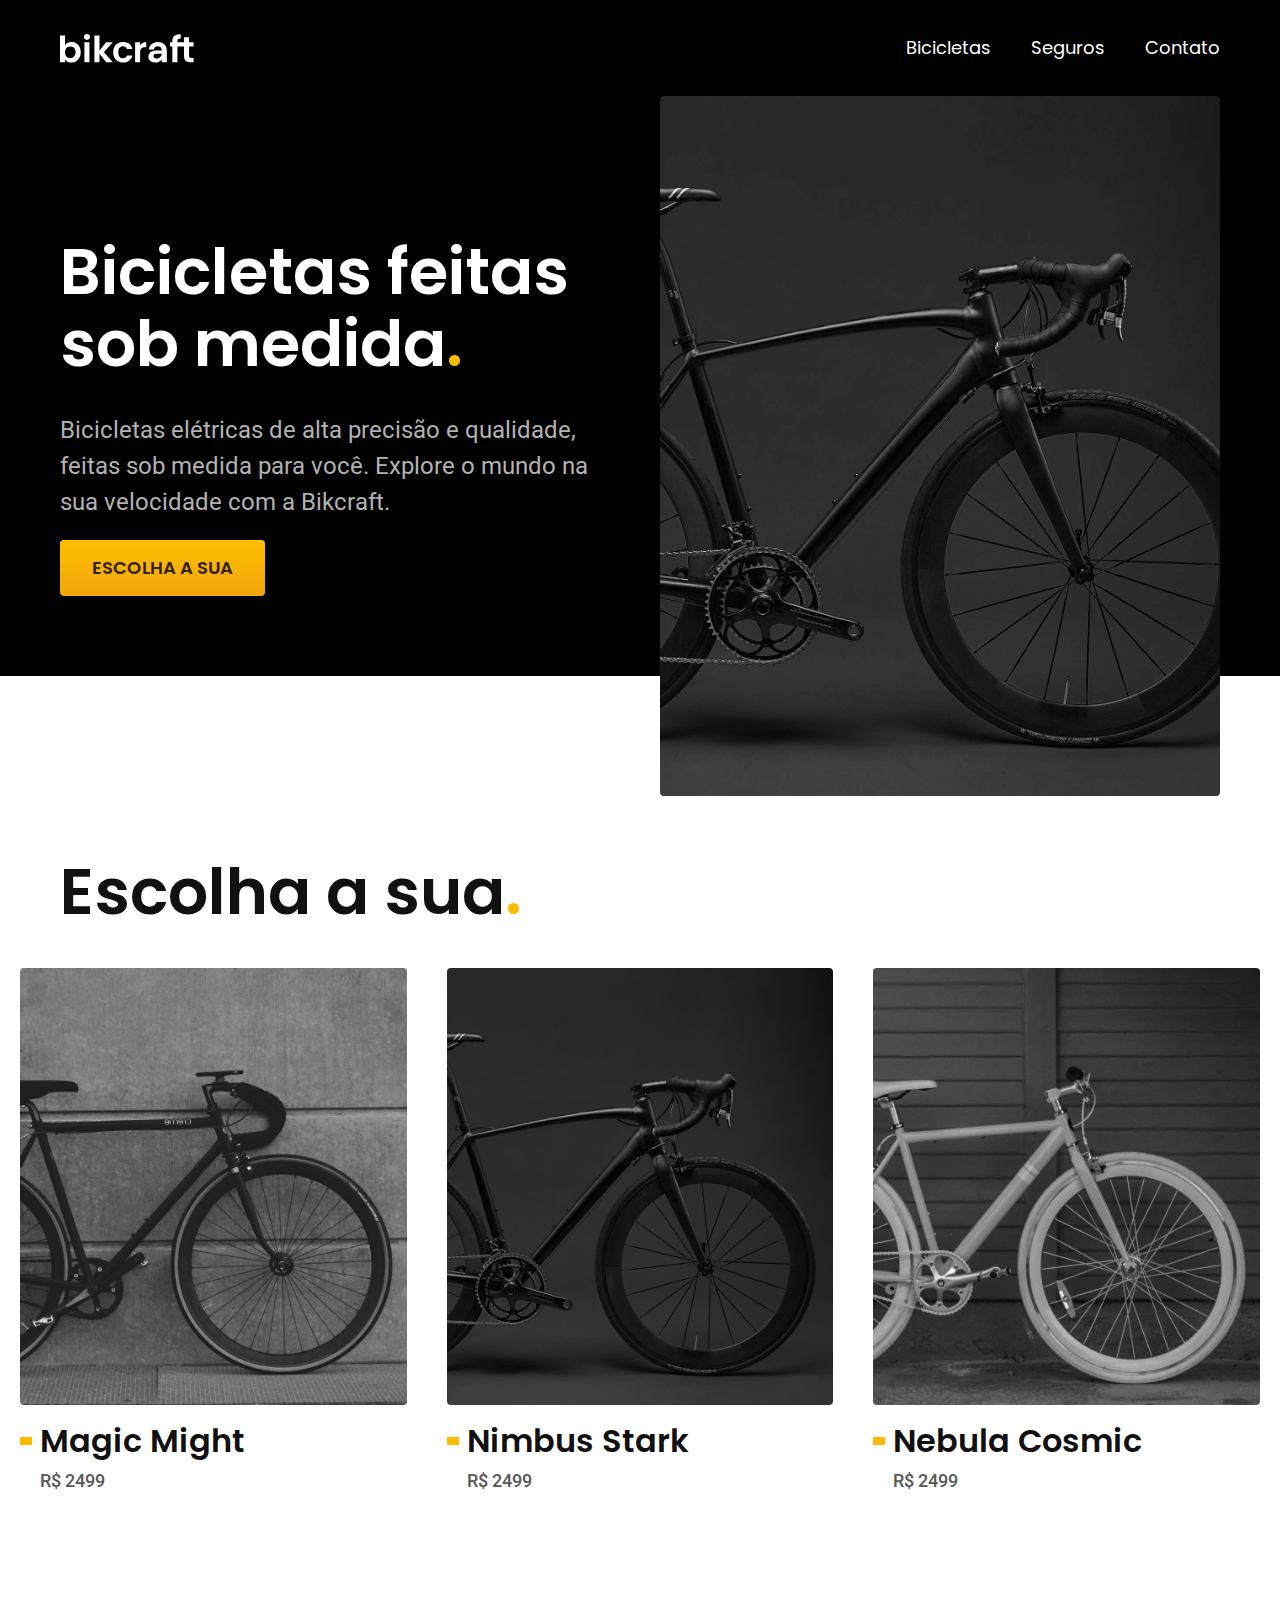
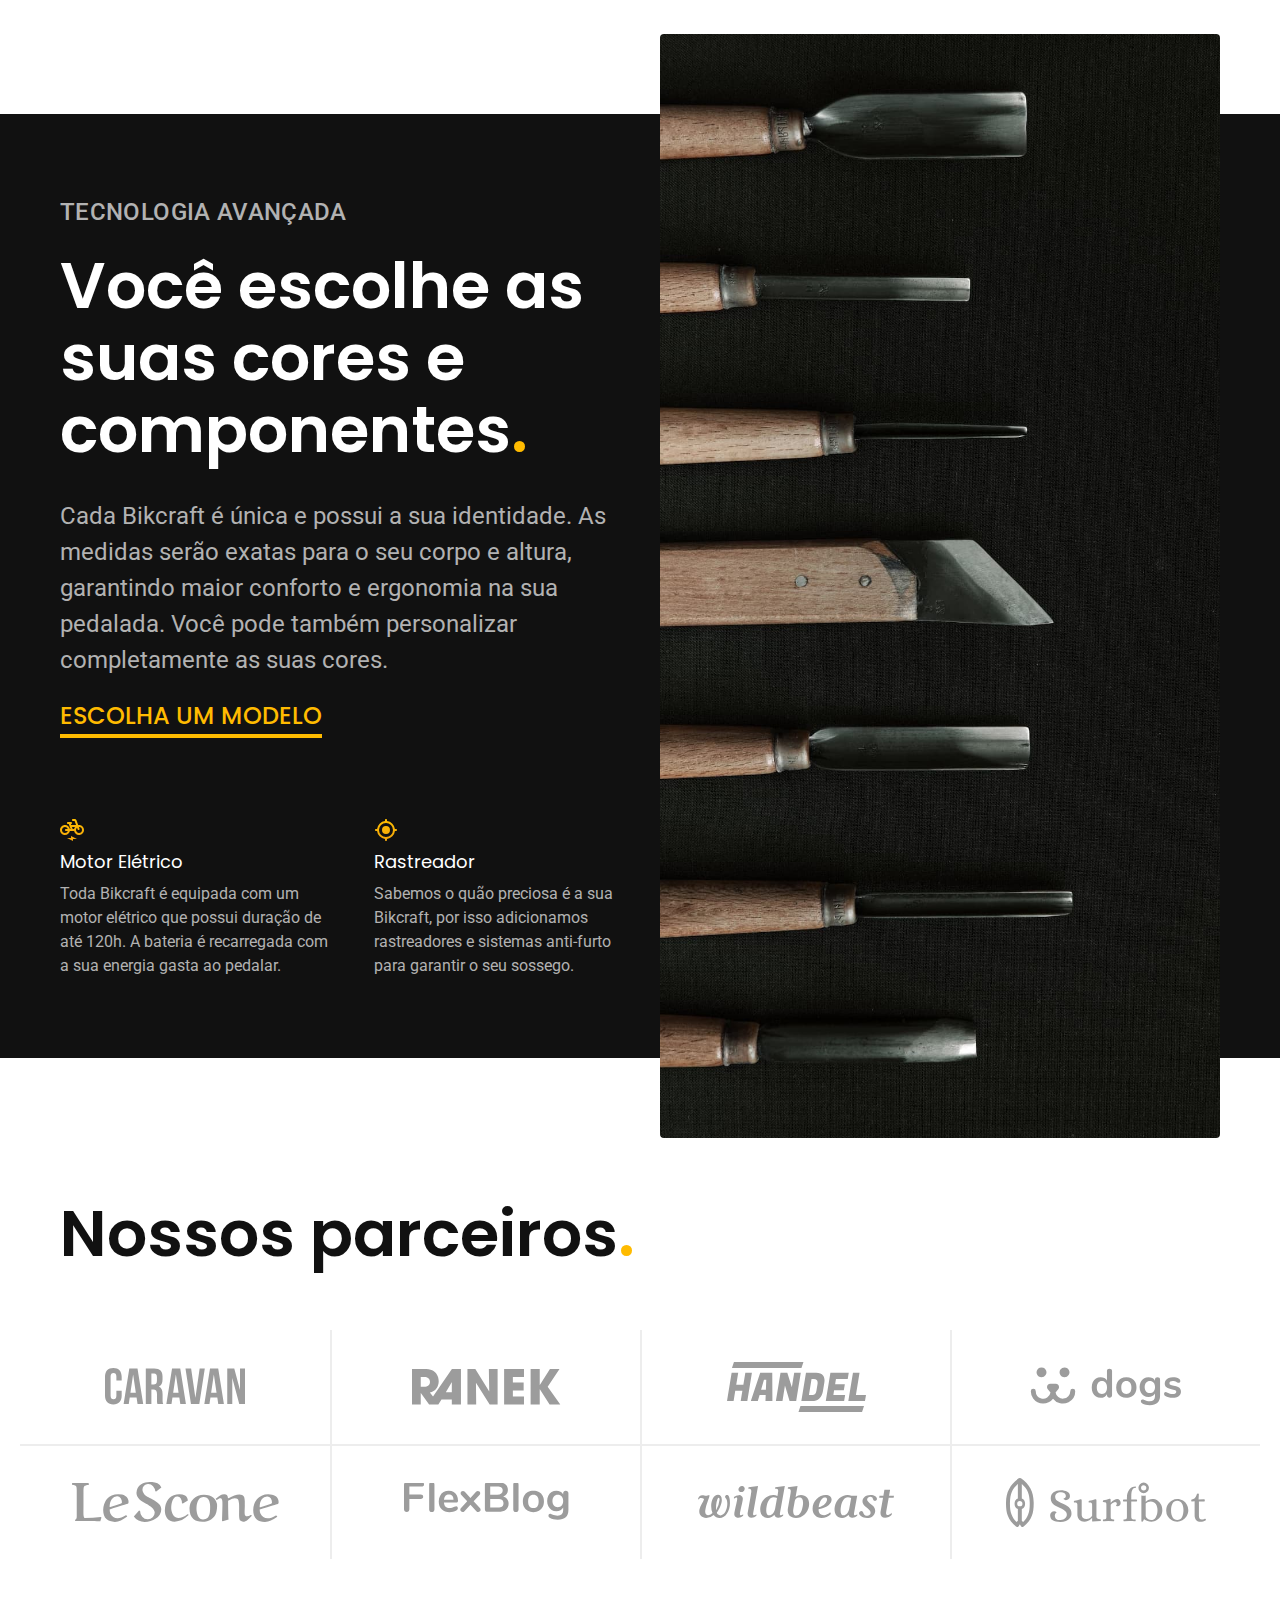
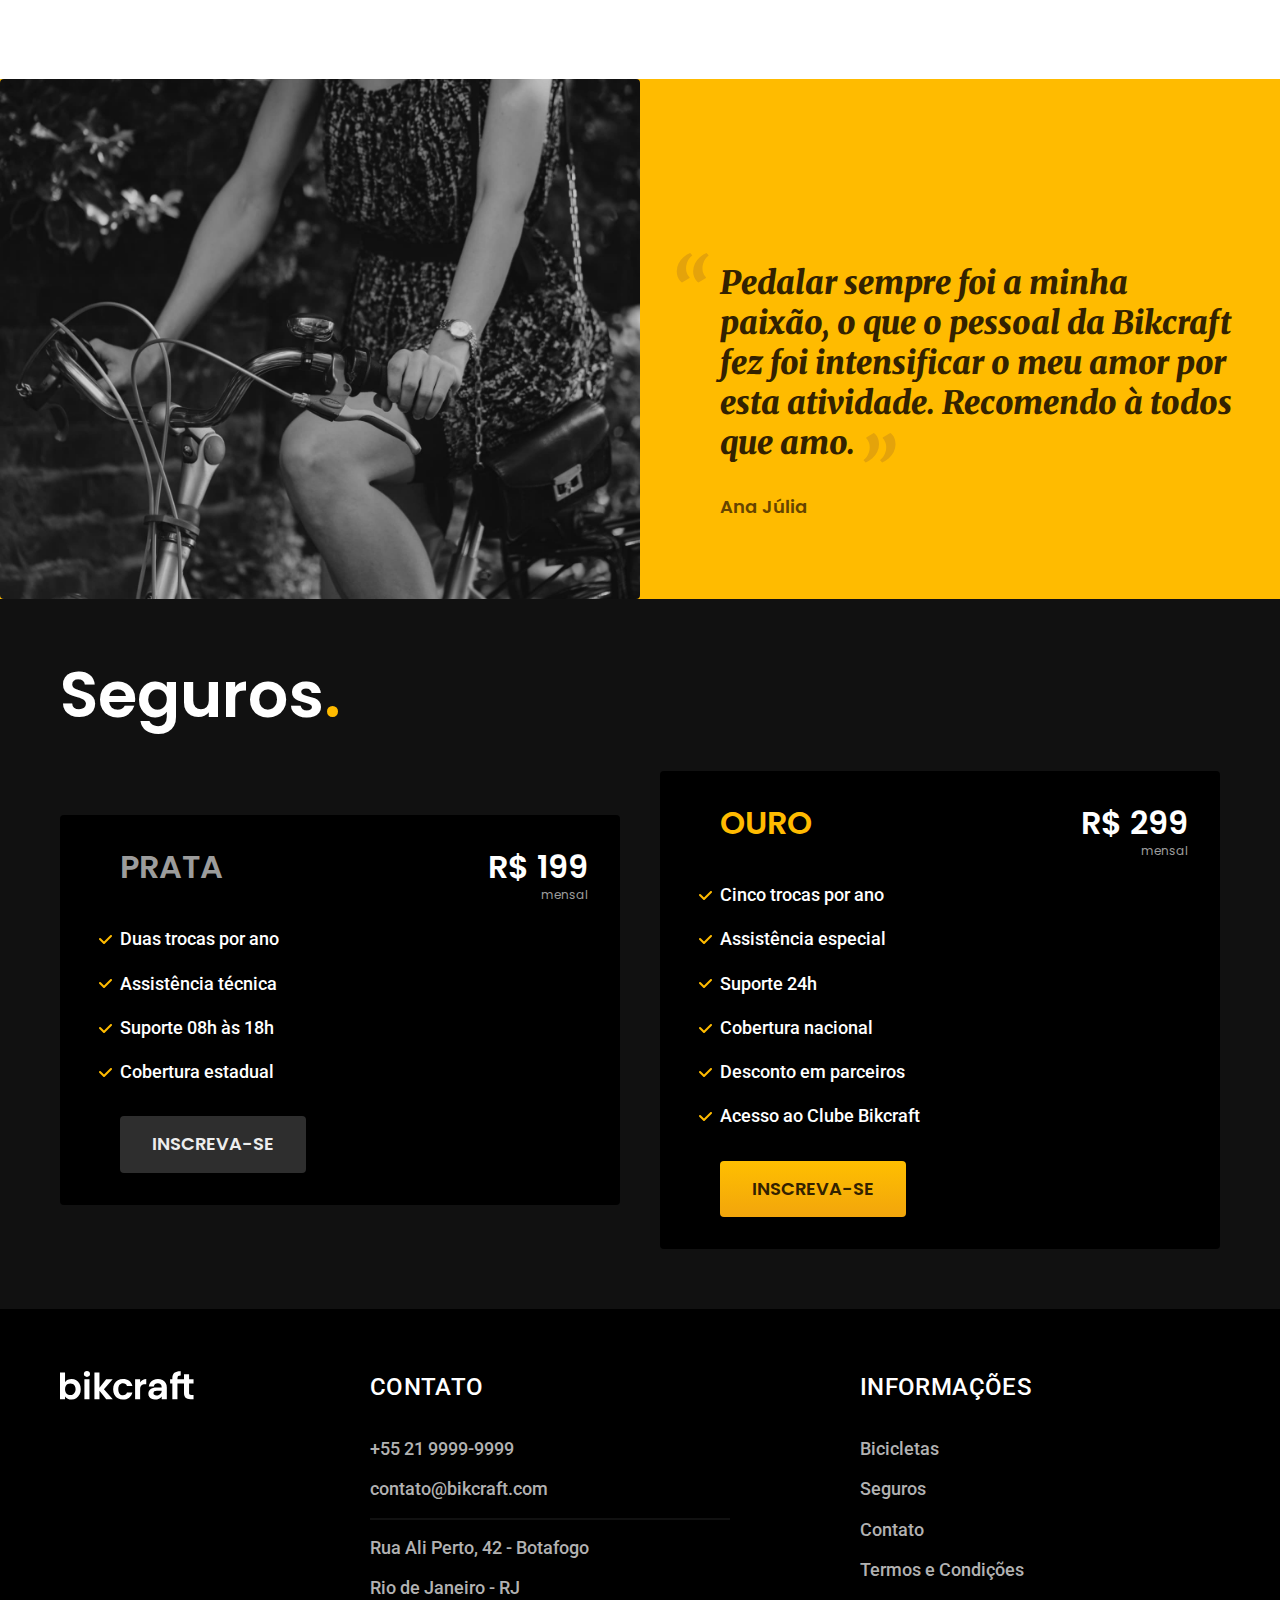
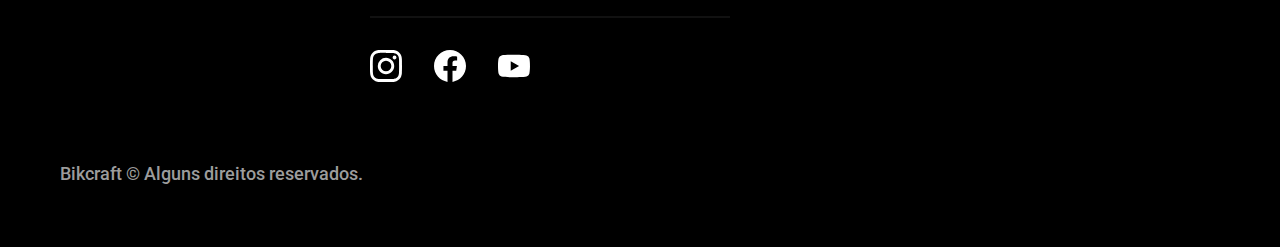
==== index.html @ 1677fb00 "commit final html+css" ====
<!DOCTYPE html>
<html lang="pt-br">

<head>
    <meta charset="UTF-8">
    <meta name="viewport" content="width=device-imgwidth, initial-scale=1.0">
    <title>Bikcraft - Bicicletas Elétricas</title>
    <meta name=" description" content="Bicicletas elétricas de alta precisão e qualidade feitas sob medida para o cliente. Explore o mundo na sua velocidade com a Bikcraft.">
    <link rel="stylesheet" href="./CSS/style.css">
    <link rel="preconnect" href="https://fonts.googleapis.com">
    <link rel="preconnect" href="https://fonts.gstatic.com" crossorigin>
    <link href="https://fonts.googleapis.com/css2?family=Merriweather:ital,wght@1,900&family=Poppins:wght@400;600&family=Roboto:wght@400;500&display=swap" rel="stylesheet">
</head>

<body>
    
    <header class="header-bg">
        <div class="header container">
            <a href="./index.html">
                <img src="./img/bikcraft.svg" alt="Bikcraft">
            </a>
            <nav aria-label="primary">
                <ul class="font-1-m header-menu color-0">
                    <li><a href="./bicicletas.html">Bicicletas</a></li>
                    <li><a href="./seguros.html">Seguros</a></li>
                    <li><a href="./contato.html">Contato</a></li>
                </ul>
            </nav>
        </div>
    </header>

    <main class="intro-bg">
        <div class="intro container">
            <div class="intro-conteudo">
                <h1 class="font-1-xxl color-0">Bicicletas feitas sob medida<span class="color-p1">.</span></h1>
                <p class="font-2-l color-5">Bicicletas elétricas de alta precisão e qualidade, feitas sob medida para você. Explore o mundo na sua velocidade com a Bikcraft.</p>
                <a class="botao" href="./bicicletas.html">Escolha a sua</a>
            </div>
            <picture>
                <source media="(max-width: 800px)" srcset="./img/bicicletas/nimbus.jpg">
                <img src="./img/fotos/introducao.jpg" width="1280" height="1600" alt="Bicicleta elétrica preta.">
            </picture>
        </div>
    </main>

    <article class="bicicletas-lista">
        <h2 class="container font-1-xxl">Escolha a sua<span class="color-p1">.</span></h2>
        <ul>
            <li>
                <a href="./bicicletas/nimbus.html">
                    <img src="./img/bicicletas/magic-home.jpg" alt="Bicicleta preta" width="920" height="1040">
                    <h3 class="font-1-xl">Magic Might</h3>
                    <span class="font-2-m color-8">R$ 2499</span>
                </a>
            </li>
            <li>
                <a href="./bicicletas/nimbus.html">
                    <img src="./img/bicicletas/nimbus-home.jpg" alt="Bicicleta preta" width="920" height="1040">
                    <h3 class="font-1-xl">Nimbus Stark</h3>
                    <span class="font-2-m color-8">R$ 2499</span>
                </a>
            </li>
            <li>
                <a href="./bicicletas/nimbus.html">
                    <img src="./img/bicicletas/nebula-home.jpg" alt="Bicicleta preta" width="920" height="1040">
                    <h3 class="font-1-xl">Nebula Cosmic</h3>
                    <span class="font-2-m color-8">R$ 2499</span>
                </a>
            </li>
        </ul>
    </article>

    <article class="tec-bg">
        <div class="tec container">
            <div class="tec-conteudo">
                <span class="font-2-l-b color-5">Tecnologia Avançada</span>
                <h2 class="font-1-xxl color-0">Você escolhe as suas cores e componentes<span class="color-p1">.</span></h2>
                <p class="font-2-l color-5">Cada Bikcraft é única e possui a sua identidade. As medidas serão exatas para o seu corpo e altura, garantindo maior conforto e ergonomia na sua pedalada. Você pode também personalizar completamente as suas cores.</p>
                <a class="link" href="./bicicletas.html">Escolha um Modelo</a>
                <div class="tec-pros">
                    <div>
                        <img src="./img/icones/eletrica.svg" alt="">
                        <h3 class="font-1-m color-0">Motor Elétrico</h3>
                        <p class="font-2-s color-5">Toda Bikcraft é equipada com um motor elétrico que possui duração de até 120h. A bateria é recarregada com a sua energia gasta ao pedalar.</p>
                    </div>
                    <div>
                        <img src="./img/icones/rastreador.svg" alt="">
                        <h3 class="font-1-m color-0">Rastreador</h3>
                        <p class="font-2-s color-5">Sabemos o quão preciosa é a sua Bikcraft, por isso adicionamos rastreadores e sistemas anti-furto para garantir o seu sossego.</p>
                    </div>
                </div>
            </div>
            <div class="tec-img">
                <img src="./img/fotos/tecnologia.jpg" alt="">
            </div>
        </div>
    </article>

    <section class="parceiros" aria-label="Nossos Parceiros">
        <h2 class="container font-1-xxl">Nossos parceiros<span class="color-p1">.</span></h2>
        <ul>
            <li><img src="./img/parceiros/caravan.svg" alt="caravan"></li>
            <li><img src="./img/parceiros/ranek.svg" alt="ranek"></li>
            <li><img src="./img/parceiros/handel.svg" alt="handel"></li>
            <li><img src="./img/parceiros/dogs.svg" alt="dogs"></li>
            <li><img src="./img/parceiros/lescone.svg" alt="lescone"></li>
            <li><img src="./img/parceiros/flexblog.svg" alt="flexblog"></li>
            <li><img src="./img/parceiros/wildbeast.svg" alt="wildbeast"></li>
            <li><img src="./img/parceiros/surfbot.svg" alt="surfbot"></li>
        </ul>
    </section>

    <section class="depoimento" aria-label="depoimento">
        <div>
            <img src="./img/fotos/depoimento.jpg" alt="">
        </div>
        <div class="depoimento-conteudo">
            <blockquote class="font-1-xl color-p5">
                <p>Pedalar sempre foi a minha paixão, o que o pessoal da Bikcraft fez foi intensificar o meu amor por esta atividade. Recomendo à todos que amo.</p>
            </blockquote>
            <span class="font-1-m-b color-p4">Ana Júlia</span>
        </div>
    </section>

    <article class="seguros-bg">
        <div class="seguros container">
            <h2 class="font-1-xxl color-0">Seguros<span class="color-p1">.</span></h2>
            <div class="seguros-item">
                <h3 class="font-1-xl color-6">PRATA</h3>
                <span class="font-1-xl color-0">R$ 199
                    <span class="font-1-xs color-6">mensal</span>
                </span>
                <ul class="font-2-m color-0">
                    <li>Duas trocas por ano</li>
                    <li>Assistência técnica</li>
                    <li>Suporte 08h às 18h</li>
                    <li>Cobertura estadual</li>
                </ul>
                <a class="botao secundario" href="./orcamento.html">Inscreva-se</a>
            </div>
            <div class="seguros-item">
                <h3 class="font-1-xl color-p1">OURO</h3>
                <span class="font-1-xl color-0">R$ 299
                    <span class="font-1-xs color-6">mensal</span>
                </span>
                <ul class="font-2-m color-0">
                    <li>Cinco trocas por ano</li>
                    <li>Assistência especial</li>
                    <li>Suporte 24h</li>
                    <li>Cobertura nacional</li>
                    <li>Desconto em parceiros</li>
                    <li>Acesso ao Clube Bikcraft</li>
                </ul>
                <a class="botao" href="./orcamento.html">Inscreva-se</a>
            </div>
        </div>
    </article>

    <footer class="footer-bg">
        <div class="footer container">
            <img src="./img/bikcraft.svg" alt="Bikcraft">
            <div class="footer-contato">
                <h3 class="font-2-l-b color-0">Contato</h3>
                <ul class="font-2-m color-5">
                    <li><a href="tel:+55 21 9999-9999">+55 21 9999-9999</a></li>
                    <li><a href="mailto:contato@bikcraft.com">contato@bikcraft.com</a></li>
                    <li>Rua Ali Perto, 42 - Botafogo</li>
                    <li>Rio de Janeiro - RJ</li>
                </ul>
                <div class="footer-redes">
                    <a href="./">
                        <img src="./img/redes/instagram.svg" width="32" height="32" alt="Instagram">
                    </a>
                    <a href="./">
                        <img src="./img/redes/facebook.svg" width="32" height="32" alt="Facebook">
                    </a>
                    <a href="./">
                        <img src="./img/redes/youtube.svg" width="32" height="32" alt="Youtube">
                    </a>
                </div>
            </div>
            <div class="footer-info">
                <h3 class="font-2-l-b color-0">Informações</h3>
                <nav>
                    <ul class="font-2-m color-5">
                        <li><a href="./bicicletas.html">Bicicletas</a></li>
                        <li><a href="./seguros.html">Seguros</a></li>
                        <li><a href="./contato.html">Contato</a></li>
                        <li><a href="./termos.html">Termos e Condições</a></li>
                    </ul>
                </nav>
            </div>
            <p class="footer-copy font-2-m color-6">Bikcraft © Alguns direitos reservados.</p>
    </footer>

</body>

</html>
---- CSS/style.css ----
@import "./global/global.css";

@import "./global/header.css";
@import "./global/footer.css";

/*utilidade*/
@import "./utilidade/colors.css";
@import "./utilidade/componentes.css";
@import "./utilidade/tipografia.css";
@import "./utilidade/forms.css";

/*home*/
@import "./home/intro.css";
@import "./home/tec.css";
@import "./home/parceiros.css";
@import "./home/depoimento.css";
@import "./home/seguros.css";

/*bicicletas*/
@import "./bicicletas/bicicletas-lista.css";
@import "./bicicletas/bicicletas.css";

/*bicicleta*/
@import "./bicicleta/bicicleta.css";


/*termos*/
@import "./termos/termos.css";
@import "./termos/vantagens.css";
@import "./termos/faq.css";

/*contato*/
@import "./contato/contato.css";
@import "./contato/lojas.css";

/*orcamento*/
@import "./orcamento/orcamento.css";
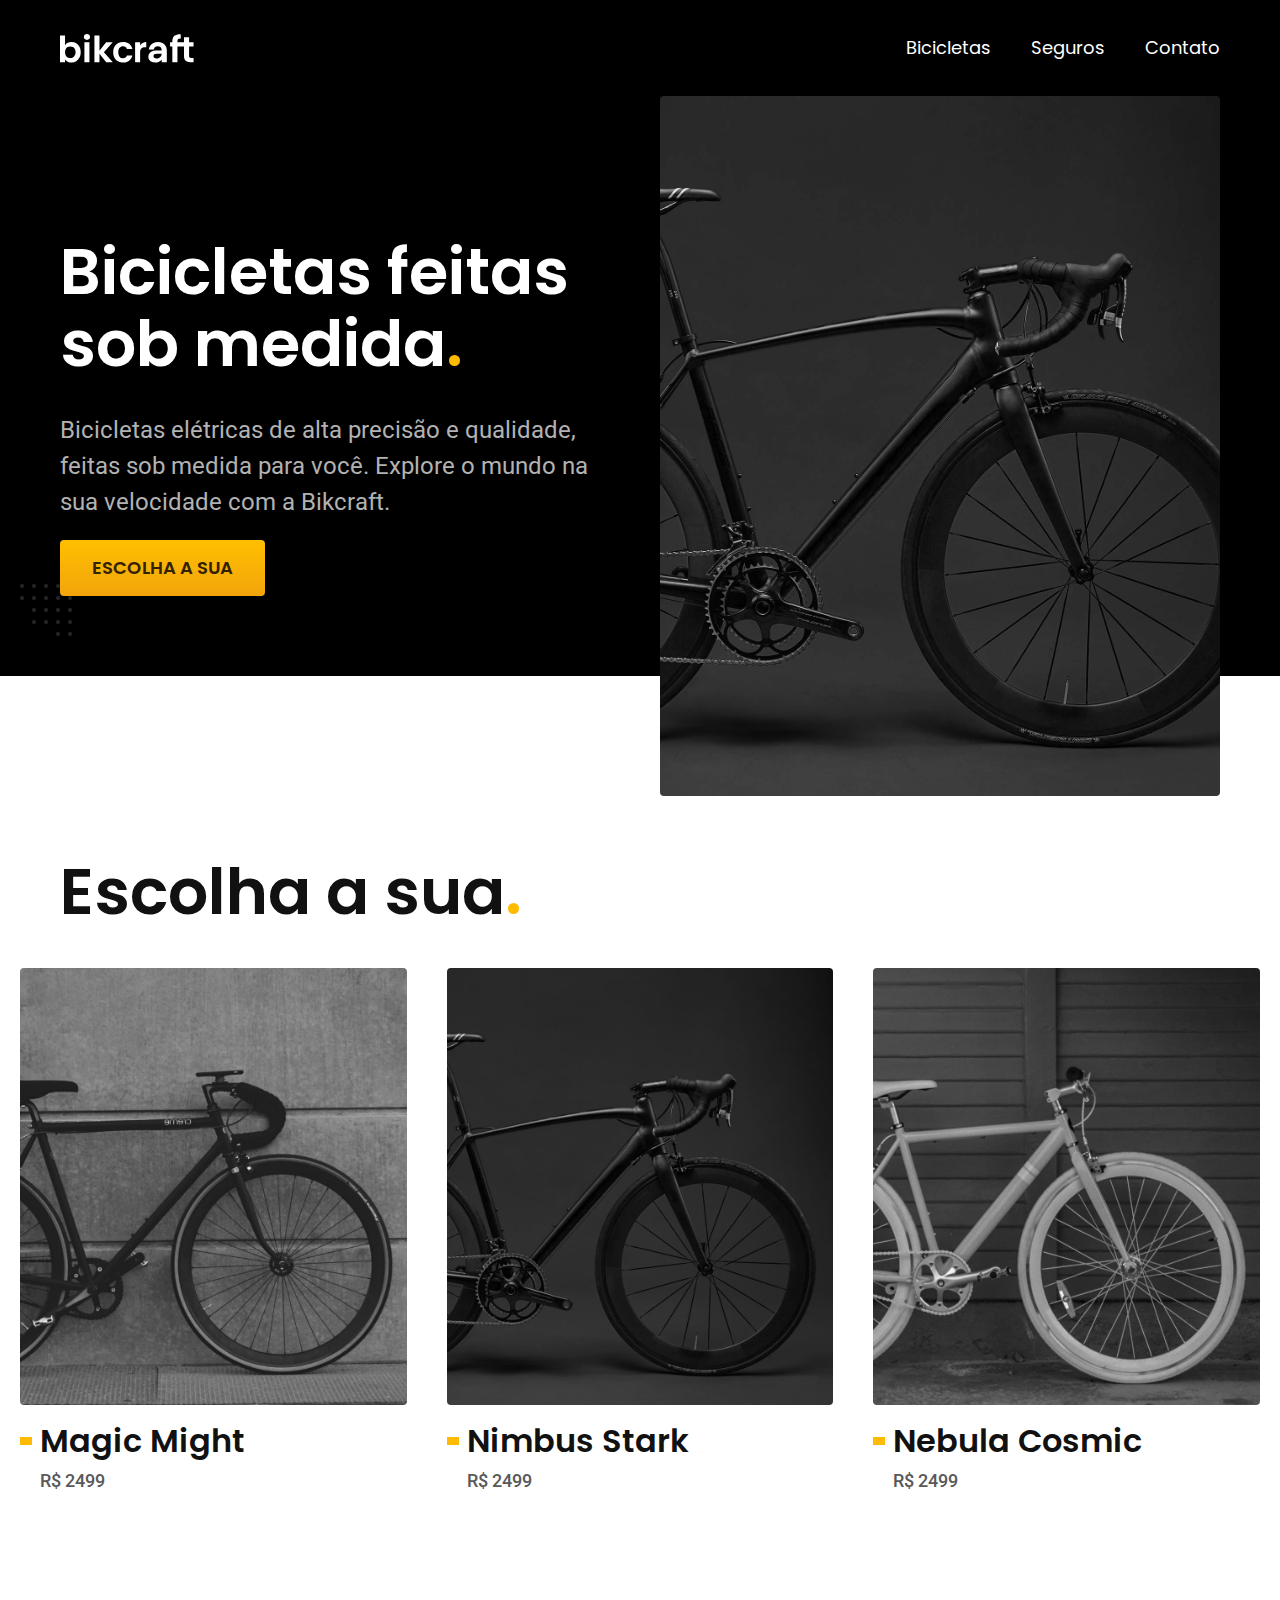
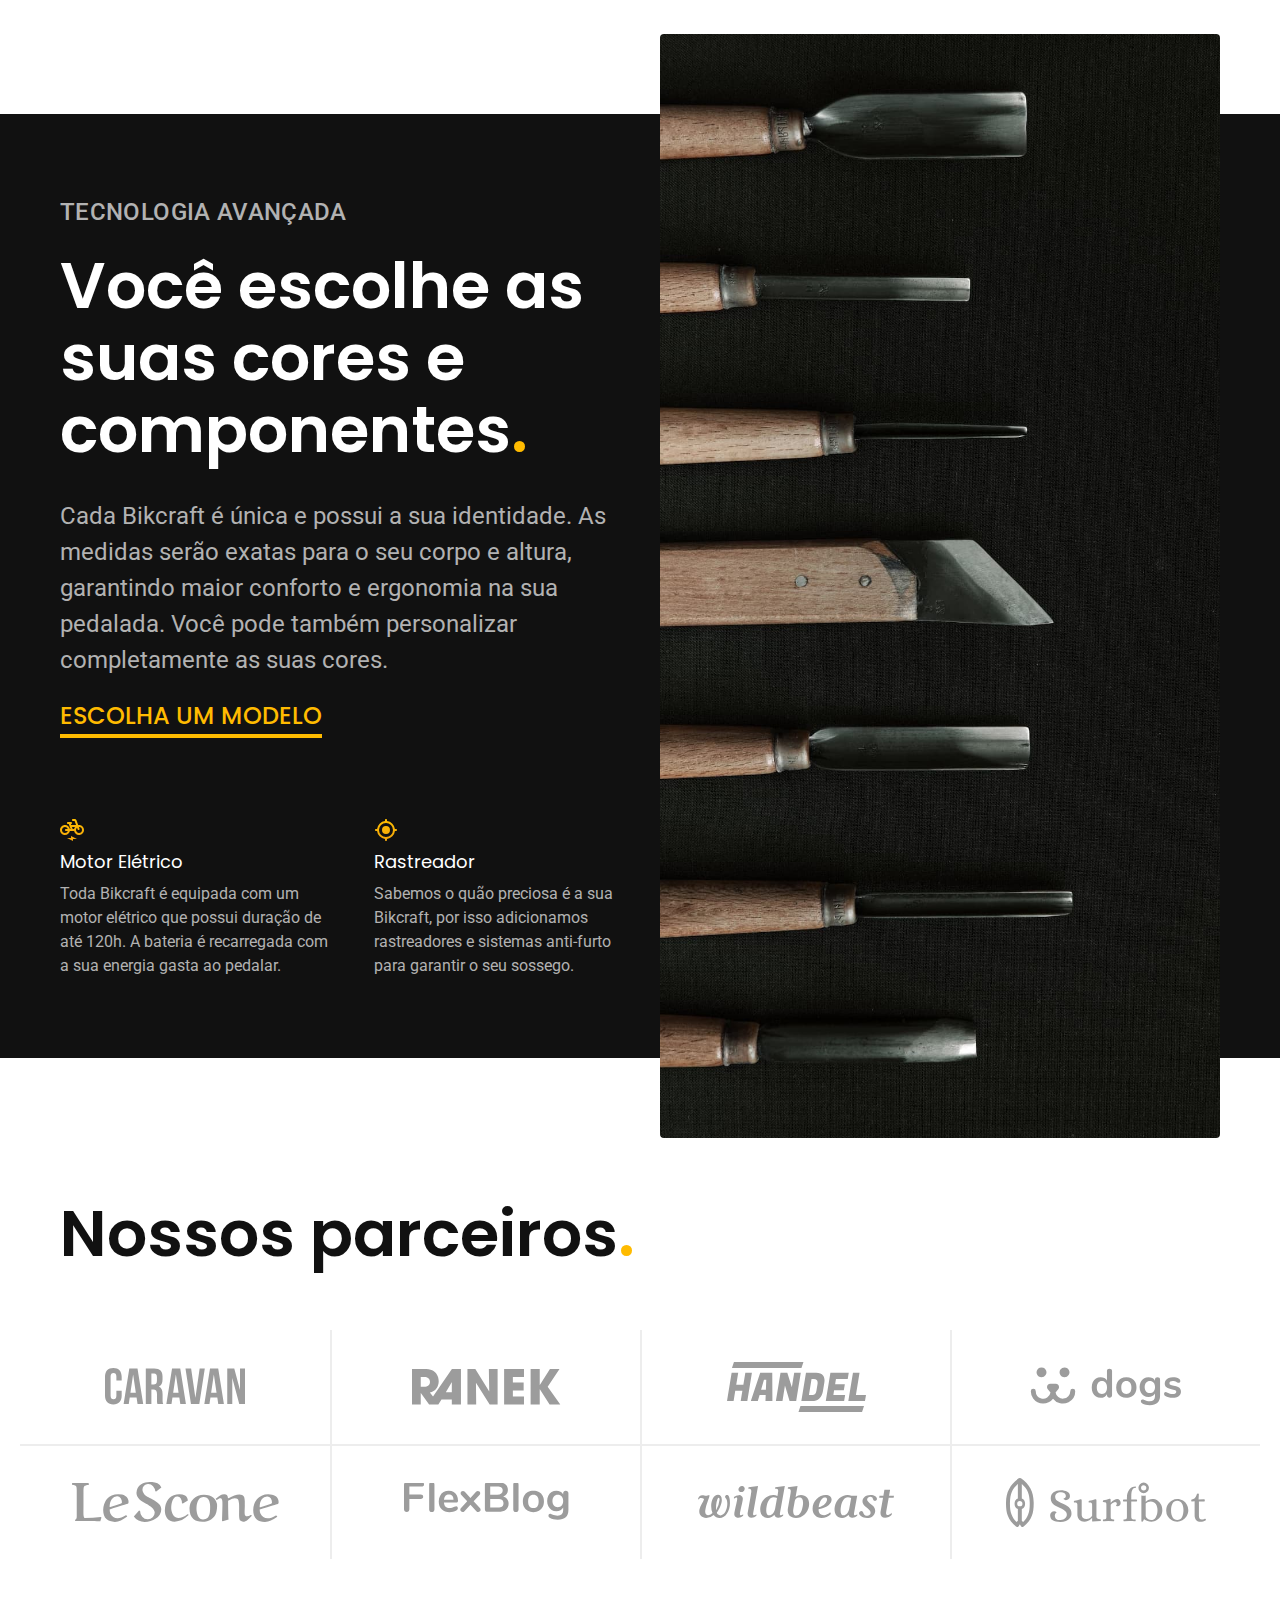
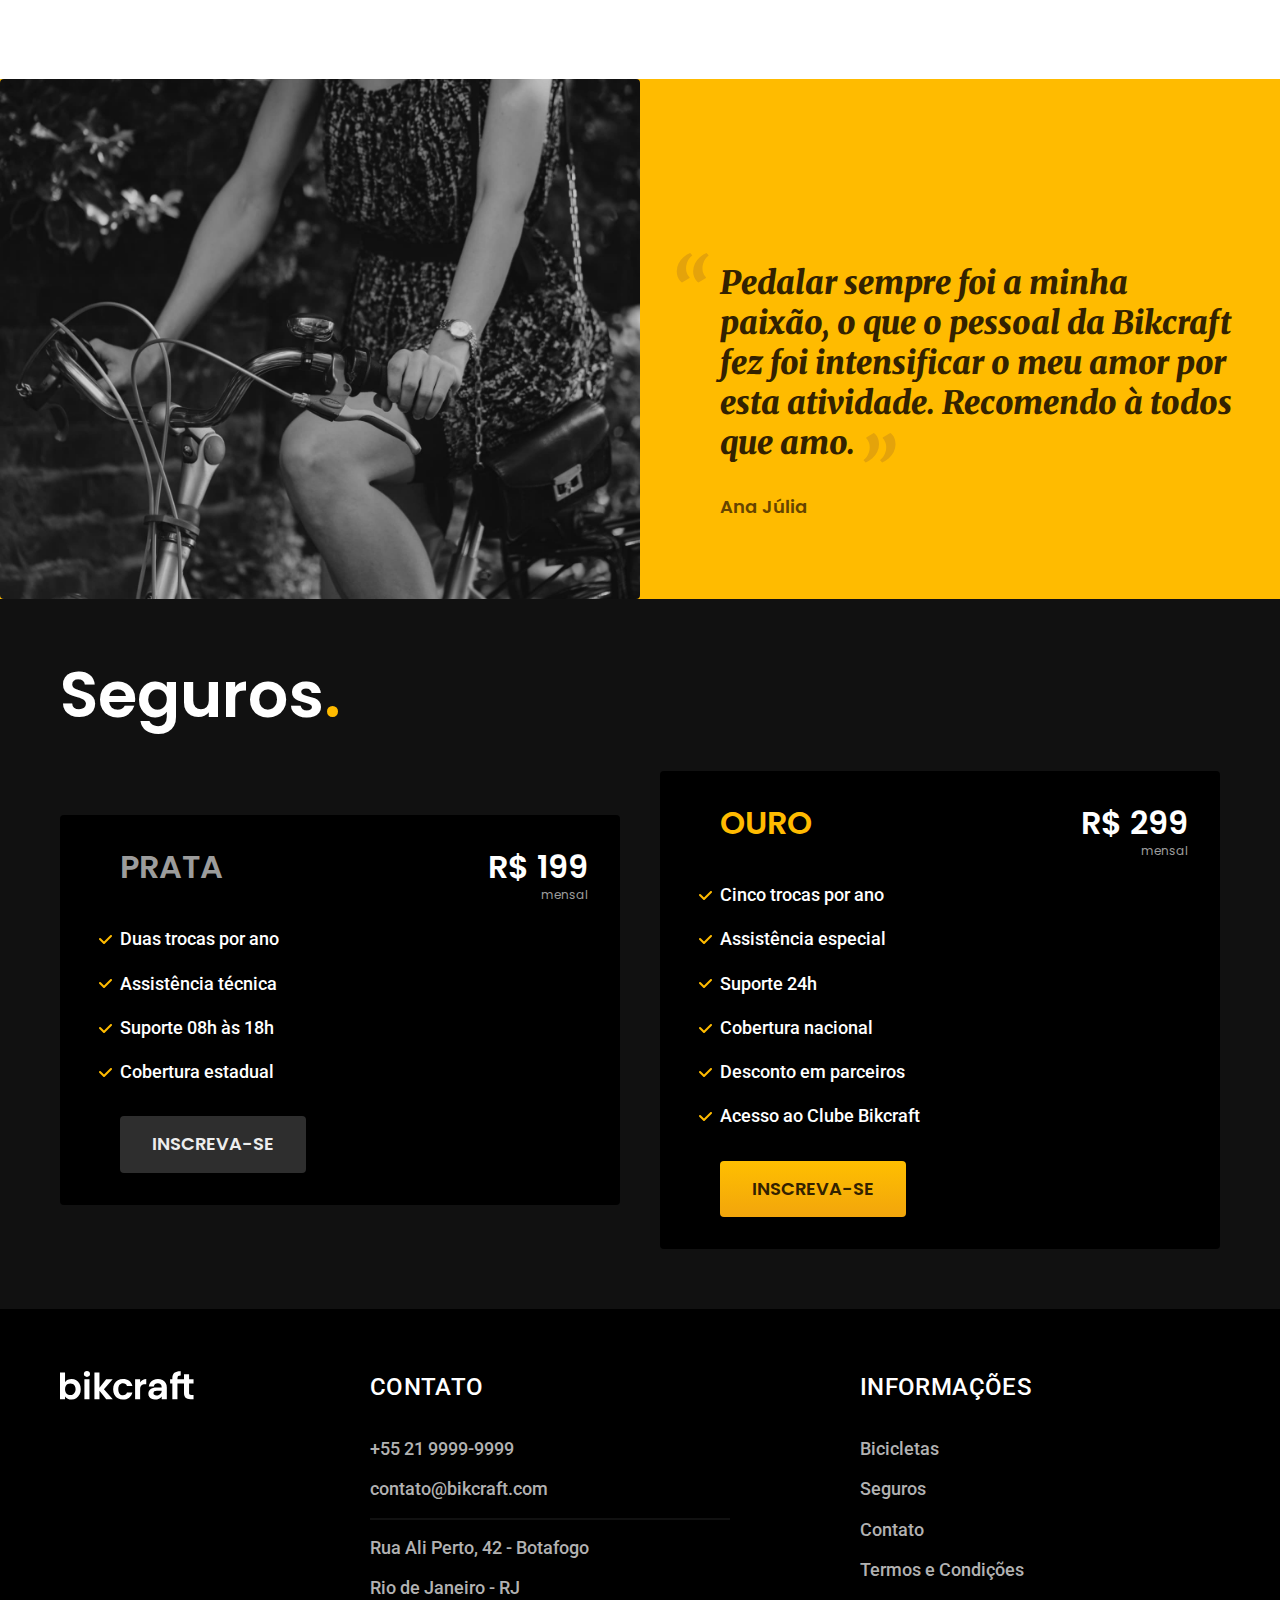
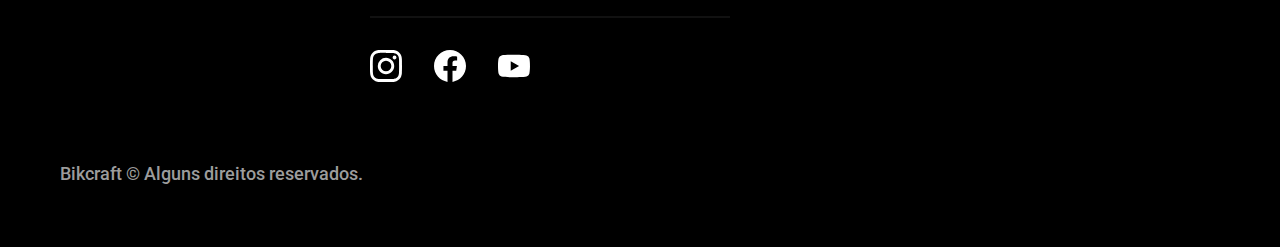
==== commit f2cf41ed: "commit final" ====
--- a/index.html
+++ b/index.html
@@ -5,15 +5,20 @@
     <meta charset="UTF-8">
     <meta name="viewport" content="width=device-imgwidth, initial-scale=1.0">
     <title>Bikcraft - Bicicletas Elétricas</title>
-    <meta name=" description" content="Bicicletas elétricas de alta precisão e qualidade feitas sob medida para o cliente. Explore o mundo na sua velocidade com a Bikcraft.">
+    <meta name=" description"
+        content="Bicicletas elétricas de alta precisão e qualidade feitas sob medida para o cliente. Explore o mundo na sua velocidade com a Bikcraft.">
     <link rel="stylesheet" href="./CSS/style.css">
+    
     <link rel="preconnect" href="https://fonts.googleapis.com">
     <link rel="preconnect" href="https://fonts.gstatic.com" crossorigin>
     <link href="https://fonts.googleapis.com/css2?family=Merriweather:ital,wght@1,900&family=Poppins:wght@400;600&family=Roboto:wght@400;500&display=swap" rel="stylesheet">
+
+    <link rel="icon" href="./favicon.svg" type="image/svg+xml">
+    <script>document.documentElement.classList.add("js");</script>
 </head>
 
 <body>
-    
+
     <header class="header-bg">
         <div class="header container">
             <a href="./index.html">
@@ -32,11 +37,12 @@
     <main class="intro-bg">
         <div class="intro container">
             <div class="intro-conteudo">
-                <h1 class="font-1-xxl color-0">Bicicletas feitas sob medida<span class="color-p1">.</span></h1>
-                <p class="font-2-l color-5">Bicicletas elétricas de alta precisão e qualidade, feitas sob medida para você. Explore o mundo na sua velocidade com a Bikcraft.</p>
-                <a class="botao" href="./bicicletas.html">Escolha a sua</a>
-            </div>
-            <picture>
+                <h1 class="font-1-xxl color-0 fadeInDown" data-anime="200">Bicicletas feitas sob medida<span class="color-p1">.</span></h1>
+                <p class="font-2-l color-5 fadeInDown" data-anime="400">Bicicletas elétricas de alta precisão e qualidade, feitas sob medida para
+                    você. Explore o mundo na sua velocidade com a Bikcraft.</p>
+                <a class="botao fadeInDown" href="./bicicletas.html" data-anime="600">Escolha a sua</a>
+            </div>
+            <picture data-anime="800" class="fadeInDown">
                 <source media="(max-width: 800px)" srcset="./img/bicicletas/nimbus.jpg">
                 <img src="./img/fotos/introducao.jpg" width="1280" height="1600" alt="Bicicleta elétrica preta.">
             </picture>
@@ -74,19 +80,24 @@
         <div class="tec container">
             <div class="tec-conteudo">
                 <span class="font-2-l-b color-5">Tecnologia Avançada</span>
-                <h2 class="font-1-xxl color-0">Você escolhe as suas cores e componentes<span class="color-p1">.</span></h2>
-                <p class="font-2-l color-5">Cada Bikcraft é única e possui a sua identidade. As medidas serão exatas para o seu corpo e altura, garantindo maior conforto e ergonomia na sua pedalada. Você pode também personalizar completamente as suas cores.</p>
+                <h2 class="font-1-xxl color-0">Você escolhe as suas cores e componentes<span class="color-p1">.</span>
+                </h2>
+                <p class="font-2-l color-5">Cada Bikcraft é única e possui a sua identidade. As medidas serão exatas
+                    para o seu corpo e altura, garantindo maior conforto e ergonomia na sua pedalada. Você pode também
+                    personalizar completamente as suas cores.</p>
                 <a class="link" href="./bicicletas.html">Escolha um Modelo</a>
                 <div class="tec-pros">
                     <div>
                         <img src="./img/icones/eletrica.svg" alt="">
                         <h3 class="font-1-m color-0">Motor Elétrico</h3>
-                        <p class="font-2-s color-5">Toda Bikcraft é equipada com um motor elétrico que possui duração de até 120h. A bateria é recarregada com a sua energia gasta ao pedalar.</p>
+                        <p class="font-2-s color-5">Toda Bikcraft é equipada com um motor elétrico que possui duração de
+                            até 120h. A bateria é recarregada com a sua energia gasta ao pedalar.</p>
                     </div>
                     <div>
                         <img src="./img/icones/rastreador.svg" alt="">
                         <h3 class="font-1-m color-0">Rastreador</h3>
-                        <p class="font-2-s color-5">Sabemos o quão preciosa é a sua Bikcraft, por isso adicionamos rastreadores e sistemas anti-furto para garantir o seu sossego.</p>
+                        <p class="font-2-s color-5">Sabemos o quão preciosa é a sua Bikcraft, por isso adicionamos
+                            rastreadores e sistemas anti-furto para garantir o seu sossego.</p>
                     </div>
                 </div>
             </div>
@@ -116,7 +127,8 @@
         </div>
         <div class="depoimento-conteudo">
             <blockquote class="font-1-xl color-p5">
-                <p>Pedalar sempre foi a minha paixão, o que o pessoal da Bikcraft fez foi intensificar o meu amor por esta atividade. Recomendo à todos que amo.</p>
+                <p>Pedalar sempre foi a minha paixão, o que o pessoal da Bikcraft fez foi intensificar o meu amor por
+                    esta atividade. Recomendo à todos que amo.</p>
             </blockquote>
             <span class="font-1-m-b color-p4">Ana Júlia</span>
         </div>
@@ -193,6 +205,9 @@
             <p class="footer-copy font-2-m color-6">Bikcraft © Alguns direitos reservados.</p>
     </footer>
 
+    <script src="./js/plugin/simple-anime.js"></script>
+    <script src="./js/script.js"></script>
+    
 </body>
 
 </html>--- a/CSS/style.css
+++ b/CSS/style.css
@@ -1,37 +1,41 @@
+/*Global*/
 @import "./global/global.css";
-
 @import "./global/header.css";
 @import "./global/footer.css";
 
-/*utilidade*/
+/*Utilidade*/
 @import "./utilidade/colors.css";
 @import "./utilidade/componentes.css";
 @import "./utilidade/tipografia.css";
 @import "./utilidade/forms.css";
+@import "./utilidade/animacao.css";
 
-/*home*/
+
+/*Home*/
 @import "./home/intro.css";
 @import "./home/tec.css";
 @import "./home/parceiros.css";
 @import "./home/depoimento.css";
-@import "./home/seguros.css";
 
-/*bicicletas*/
+
+/*Bicicletas*/
 @import "./bicicletas/bicicletas-lista.css";
 @import "./bicicletas/bicicletas.css";
 
-/*bicicleta*/
+/*Bicicleta*/
 @import "./bicicleta/bicicleta.css";
 
+/*Seguros*/
+@import "./seguros/vantagens.css";
+@import "./seguros/seguros.css";
+@import "./seguros/faq.css";
 
-/*termos*/
+/*Termos*/
 @import "./termos/termos.css";
-@import "./termos/vantagens.css";
-@import "./termos/faq.css";
 
-/*contato*/
+/*Contato*/
 @import "./contato/contato.css";
 @import "./contato/lojas.css";
 
-/*orcamento*/
+/*Orcamento*/
 @import "./orcamento/orcamento.css";
